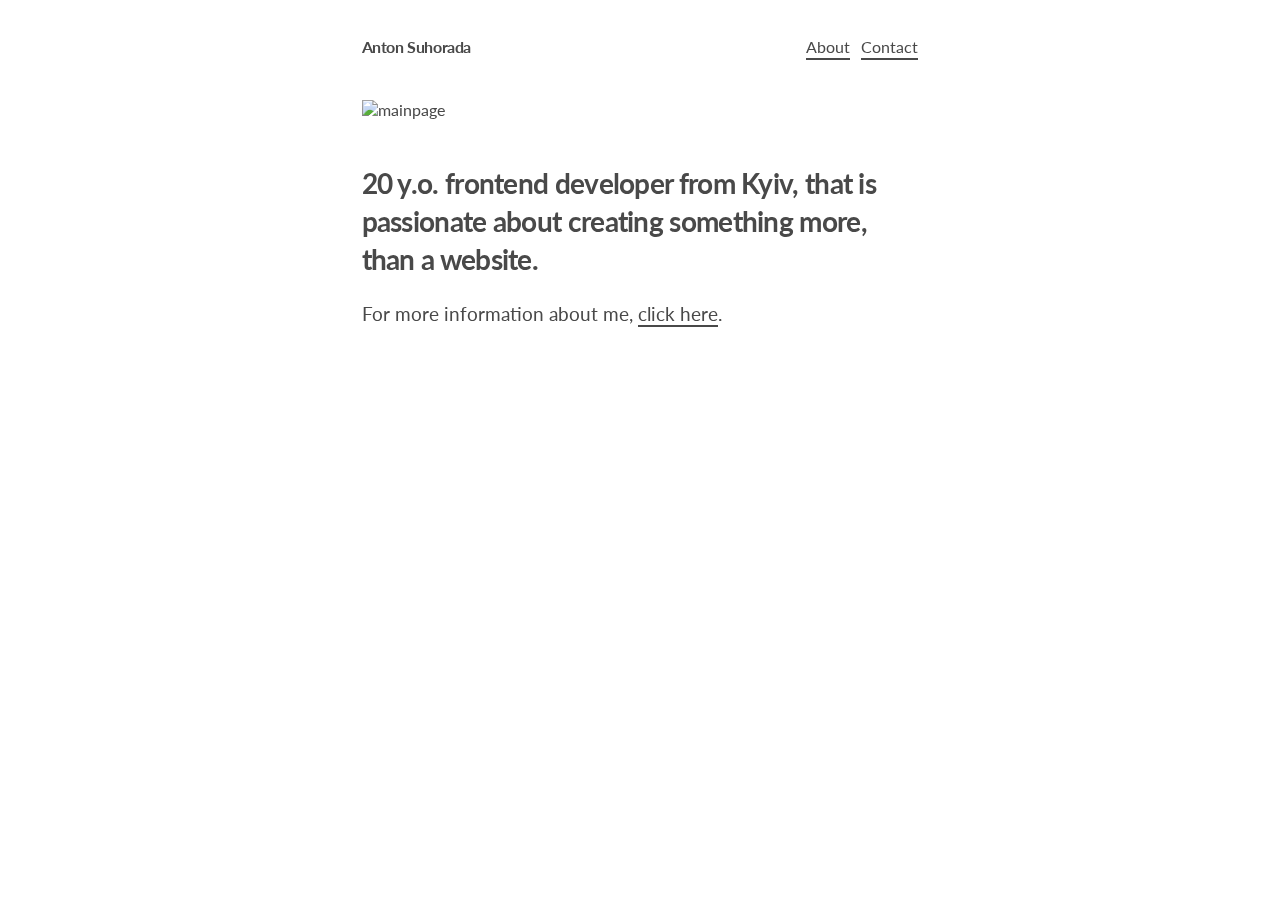
==== index.html @ 623081e9 "Initial commit" ====
<!DOCTYPE html>
<html lang="en">
<head>
    <meta charset="UTF-8">
    <meta name="viewport" content="width=device-width, initial-scale=1.0, shrink-to-fit=no">
    <meta http-equiv="X-UA-Compatible" content="ie=edge">
    <title>aSuhorada</title>
    <link rel="stylesheet" href="style.css">
    <link href="https://fonts.googleapis.com/css?family=Lato&display=swap" rel="stylesheet">
</head>
<body>
    <div id="home-page">
        <div class="page-block">
            <div class="outline-block">
                <div class="navbar-block">
                    <h3>Anton Suhorada</h3>
                    <a href="about.html">About</a>
                    <a href="contact.html">Contact</a>
                </div>
                <div class="main-content-block">
                    <div class="main-picture-block">
                        <img src="https://i.imgur.com/C3vGPhd.jpg?1"
                        alt="mainpage">
                    </div>
                    <h3>20 y.o. frontend developer from Kyiv, that is passionate about creating something more, than a website.</h3>
                    <p>For more information about me, <a href="">click here</a>.</p>
                </div>
            </div>
        </div>
    </div>
</body>
</html>
---- style.css ----
*{
    padding: 0;
    margin: 0;
}
body{
    font-family: 'Lato', sans-serif;
    font-weight: normal;
    color: rgb(73,73,73);
}
.page-block{
    outline: none;
}
.outline-block{
    max-width: 34.8rem;
    margin-left: auto;
    margin-right: auto;
    padding: 2.175rem 1.0875rem;
}
.navbar-block{
    display: flex;
    margin-bottom: 2.5rem;
}

.navbar-block h3{
    font-size: 1rem;
    line-height: 1.45rem;
    margin-bottom: 0px;
    flex: 1 1 0%;
}

.navbar-block a{
    font-size: 1rem;
    line-height: 1.45rem;
    margin-left: 0.725rem;
}

a{
    color: inherit;
    text-decoration: none;
    border-bottom: 0.15em solid;
    border-bottom-color: rgb(73,73,73);
}

a:hover{
    border-bottom-color: rgb(244,185,95);
}
img{
    max-width: 100%;
    margin-left: 0;
    margin-right: 0;
    margin-top: 0;
    padding-bottom: 0;
    padding-left: 0;
    padding-right: 0;
    padding-top: 0;
}
.main-content-block{
    margin-bottom: 4.35rem;
}

.main-picture-block{
    margin-bottom: 2.9rem;
}

.main-picture-block img{
    margin-bottom: 0;
}

.main-content-block h3{
    font-size: 1.75rem;
    line-height: 1.35;
    mix-blend-mode: screen;
}

h3{
    margin-bottom: 1.45rem;
    line-height: 1.05;
    letter-spacing: -0.025em;
}

p{
    display: block;
    margin-block-start: 1em;
    margin-block-end: 1em;
    margin-inline-start: 0px;
    margin-inline-end: 0px;
    font-size: 1.2rem;
}

h3 a{
    border-bottom: 0;
    text-decoration: none;
    color: inherit;
}

h4{
    margin-left: 0;
    margin-right: 0;
    margin-top: 0;
    padding-bottom: 0;
    padding-left: 0;
    padding-right: 0;
    padding-top: 0;
    margin-bottom: 1.45rem;
    color: inherit;
    font-weight: bold;
    text-rendering: optimizeLegibility;
    font-size: 1rem;
    line-height: 1.1;
}
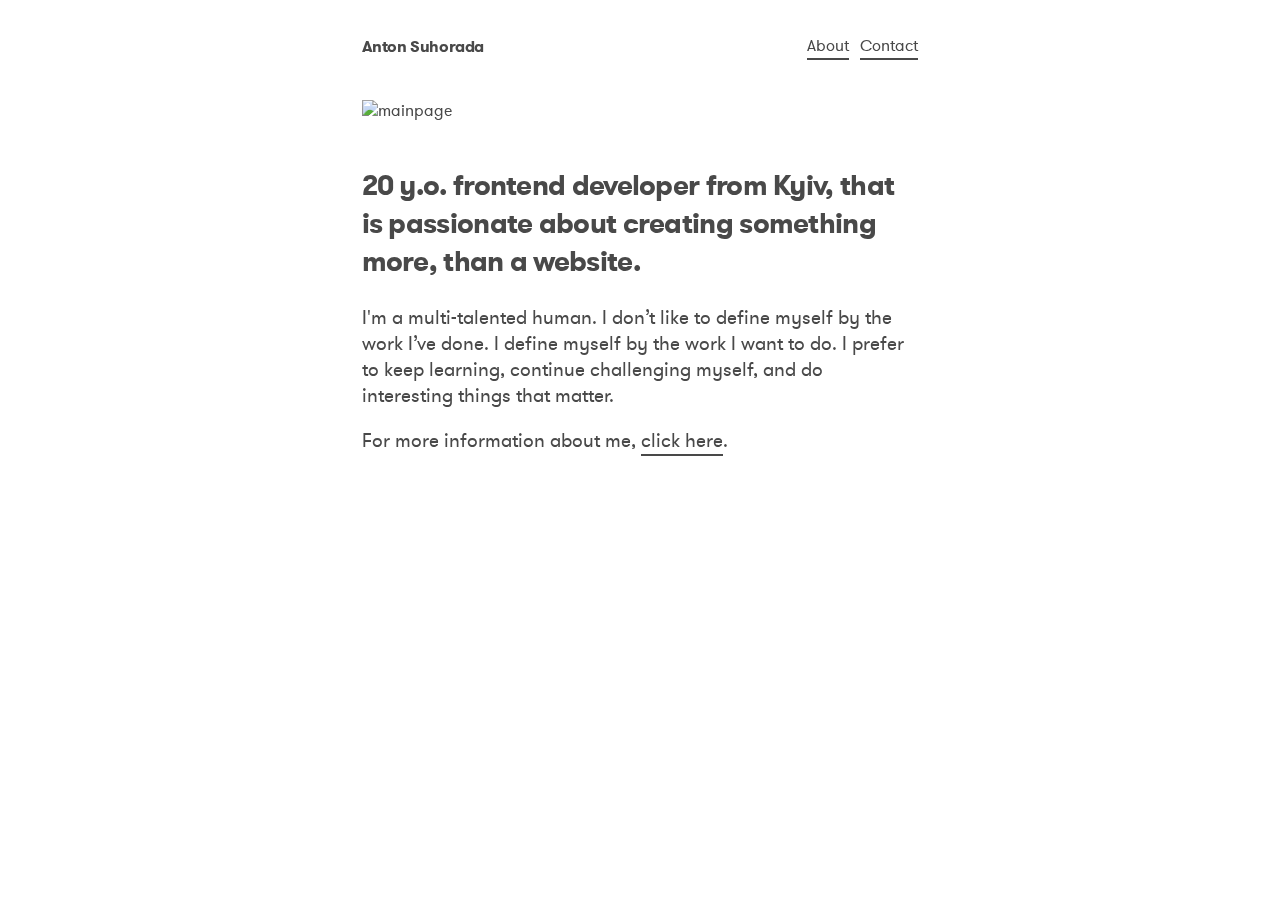
==== commit 15a0f41c: "Made few changes before converting ro react" ====
--- a/index.html
+++ b/index.html
@@ -4,8 +4,9 @@
     <meta charset="UTF-8">
     <meta name="viewport" content="width=device-width, initial-scale=1.0, shrink-to-fit=no">
     <meta http-equiv="X-UA-Compatible" content="ie=edge">
-    <title>aSuhorada</title>
-    <link rel="stylesheet" href="style.css">
+    <title>Anton Suhorada</title>
+    <link rel="icon" type="image/png" href="assets/logo.png">
+    <link rel="stylesheet" href="styles/style.css">
     <link href="https://fonts.googleapis.com/css?family=Lato&display=swap" rel="stylesheet">
 </head>
 <body>
@@ -14,8 +15,8 @@
             <div class="outline-block">
                 <div class="navbar-block">
                     <h3>Anton Suhorada</h3>
-                    <a href="about.html">About</a>
-                    <a href="contact.html">Contact</a>
+                    <a href="pages/about.html">About</a>
+                    <a href="pages/contact.html">Contact</a>
                 </div>
                 <div class="main-content-block">
                     <div class="main-picture-block">
@@ -23,7 +24,11 @@
                         alt="mainpage">
                     </div>
                     <h3>20 y.o. frontend developer from Kyiv, that is passionate about creating something more, than a website.</h3>
-                    <p>For more information about me, <a href="">click here</a>.</p>
+                    <p>I'm a multi-talented human.
+                    I don’t like to define myself by the work I’ve done. 
+                    I define myself by the work I want to do.  
+                    I prefer to keep learning, continue challenging myself, and do interesting things that matter.</p>
+                    <p>For more information about me, <a href="pages/about.html">click here</a>.</p>
                 </div>
             </div>
         </div>
--- a/styles/style.css
+++ b/styles/style.css
@@ -0,0 +1,125 @@
+@font-face {
+    font-family: GT Walsheim Pro;
+    src: local("GT Walsheim Pro Regular"),local("GTWalsheimProRegular"),url(../fonts/GTWalsheimProRegular.woff2) format("woff2"),url(../fonts/GTWalsheimProRegular.woff) format("woff");
+    font-weight: 400;
+    font-style: normal
+}
+  
+@font-face {
+    font-family: GT Walsheim Pro;
+    src: local("GT Walsheim Pro Bold"),local("GTWalsheimProBold"),url(../fonts/GTWalsheimProBold.woff2) format("woff2"),url(../fonts/GTWalsheimProBold.woff) format("woff");
+    font-weight: 700;
+    font-style: normal
+}
+    
+*{
+    padding: 0;
+    margin: 0;
+}
+body{
+    /*font-family: 'Lato', sans-serif;*/
+    font-family: GT Walsheim Pro;
+    font-weight: normal;
+    color: rgb(73,73,73);
+}
+.page-block{
+    outline: none;
+}
+.outline-block{
+    max-width: 34.8rem;
+    margin-left: auto;
+    margin-right: auto;
+    padding: 2.175rem 1.0875rem;
+}
+.navbar-block{
+    display: flex;
+    margin-bottom: 2.5rem;
+}
+
+.navbar-block h3{
+    font-size: 1rem;
+    line-height: 1.45rem;
+    margin-bottom: 0px;
+    flex: 1 1 0%;
+}
+
+.navbar-block a{
+    font-size: 1rem;
+    line-height: 1.45rem;
+    margin-left: 0.725rem;
+}
+
+a{
+    color: inherit;
+    text-decoration: none;
+    border-bottom: 0.15em solid;
+    border-bottom-color: rgb(73,73,73);
+}
+
+a:hover{
+    border-bottom-color: rgb(244,185,95);
+}
+img{
+    max-width: 100%;
+    margin-left: 0;
+    margin-right: 0;
+    margin-top: 0;
+    padding-bottom: 0;
+    padding-left: 0;
+    padding-right: 0;
+    padding-top: 0;
+}
+.main-content-block{
+    margin-bottom: 4.35rem;
+}
+
+.main-picture-block{
+    margin-bottom: 2.9rem;
+}
+
+.main-picture-block img{
+    margin-bottom: 0;
+}
+
+.main-content-block h3{
+    font-size: 1.75rem;
+    line-height: 1.35;
+    mix-blend-mode: screen;
+}
+
+h3{
+    margin-bottom: 1.45rem;
+    line-height: 1.05;
+    letter-spacing: -0.025em;
+}
+
+p{
+    display: block;
+    margin-block-start: 1em;
+    margin-block-end: 1em;
+    margin-inline-start: 0px;
+    margin-inline-end: 0px;
+    font-size: 1.2rem;
+}
+
+h3 a{
+    border-bottom: 0;
+    text-decoration: none;
+    color: inherit;
+}
+
+h4{
+    margin-left: 0;
+    margin-right: 0;
+    margin-top: 0;
+    padding-bottom: 0;
+    padding-left: 0;
+    padding-right: 0;
+    padding-top: 0;
+    margin-bottom: 1.45rem;
+    color: inherit;
+    font-weight: bold;
+    text-rendering: optimizeLegibility;
+    font-size: 1rem;
+    line-height: 1.1;
+}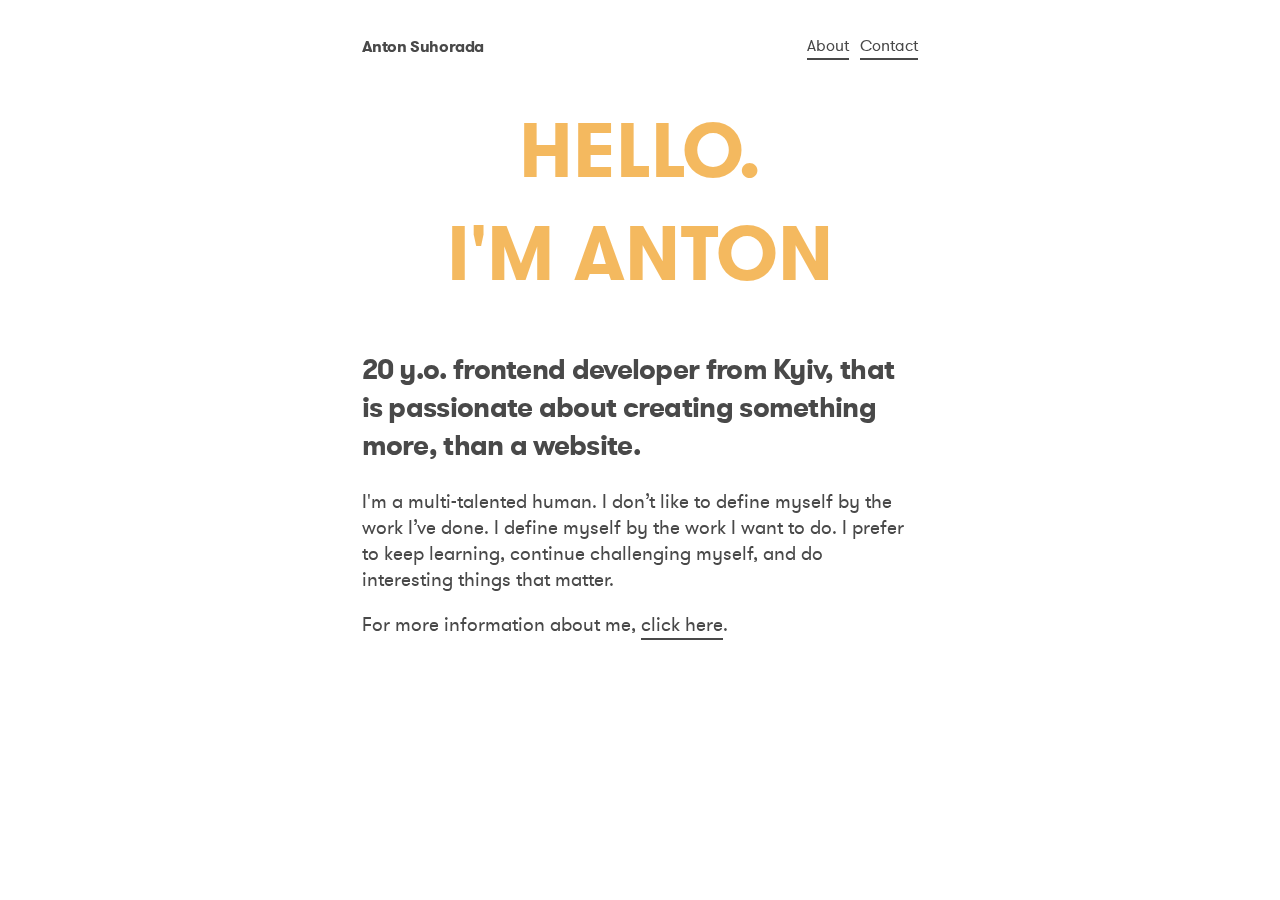
==== commit a74f0110: "made few concept changes" ====
--- a/index.html
+++ b/index.html
@@ -20,8 +20,9 @@
                 </div>
                 <div class="main-content-block">
                     <div class="main-picture-block">
-                        <img src="https://i.imgur.com/C3vGPhd.jpg?1"
-                        alt="mainpage">
+                        <!--<img src="https://i.imgur.com/C3vGPhd.jpg?1"
+                        alt="mainpage">-->
+                        <h1 class="knockout-text">HELLO.<br> I'M ANTON</h1>
                     </div>
                     <h3>20 y.o. frontend developer from Kyiv, that is passionate about creating something more, than a website.</h3>
                     <p>I'm a multi-talented human.
--- a/styles/style.css
+++ b/styles/style.css
@@ -122,4 +122,20 @@
     text-rendering: optimizeLegibility;
     font-size: 1rem;
     line-height: 1.1;
+}
+
+.knockout-text{
+    color: white;
+    background-color: rgb(244,185,95);
+    background-size: cover;
+    -webkit-text-fill-color: transparent;
+    -webkit-background-clip: text;
+    font-size: 6vw;
+    text-align: center;
+}
+
+@media screen and (max-width: 840px){
+    .knockout-text{
+        font-size: 12vw;
+    }
 }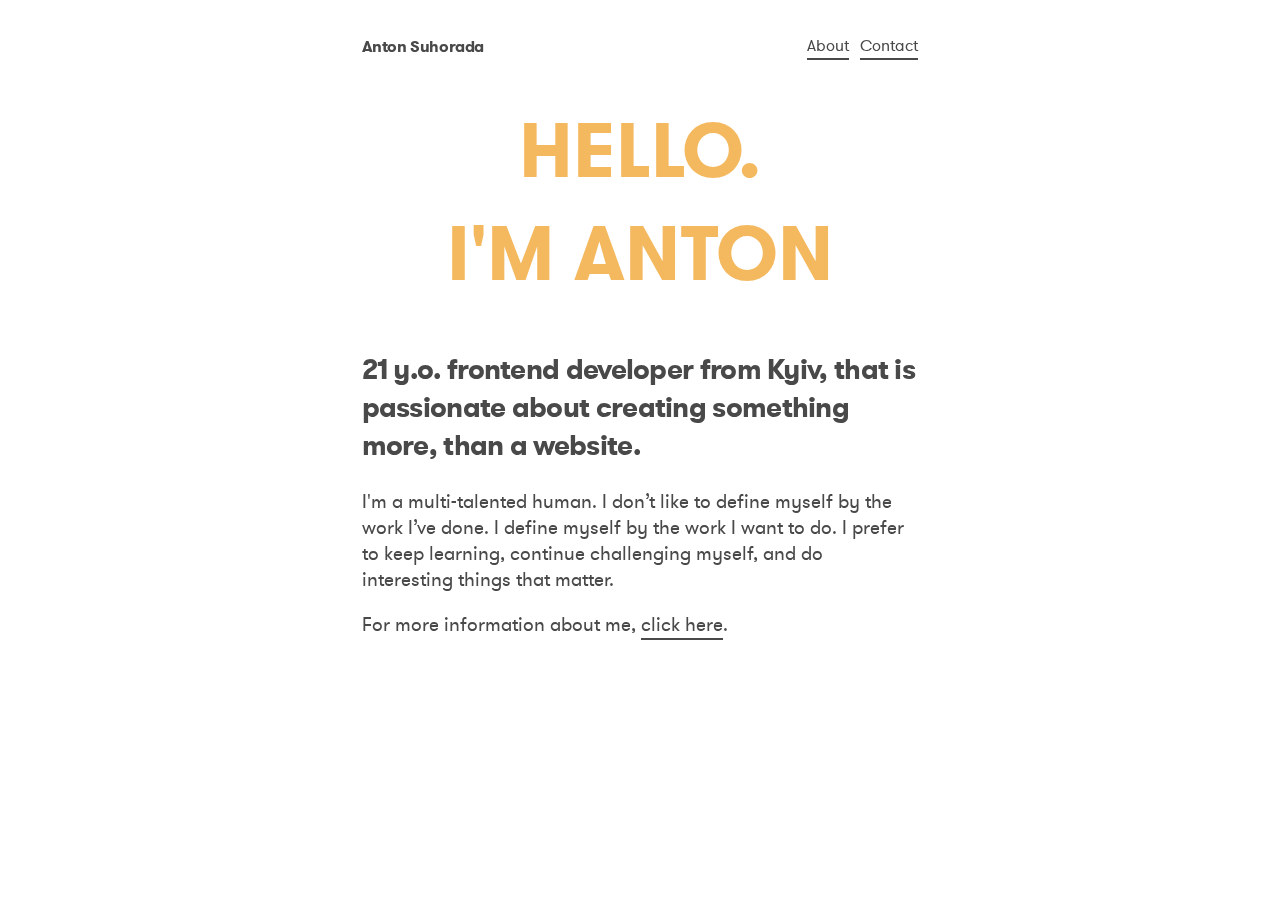
==== commit 6b266280: "Some changes before convertion" ====
--- a/index.html
+++ b/index.html
@@ -24,7 +24,7 @@
                         alt="mainpage">-->
                         <h1 class="knockout-text">HELLO.<br> I'M ANTON</h1>
                     </div>
-                    <h3>20 y.o. frontend developer from Kyiv, that is passionate about creating something more, than a website.</h3>
+                    <h3>21 y.o. frontend developer from Kyiv, that is passionate about creating something more, than a website.</h3>
                     <p>I'm a multi-talented human.
                     I don’t like to define myself by the work I’ve done. 
                     I define myself by the work I want to do.  
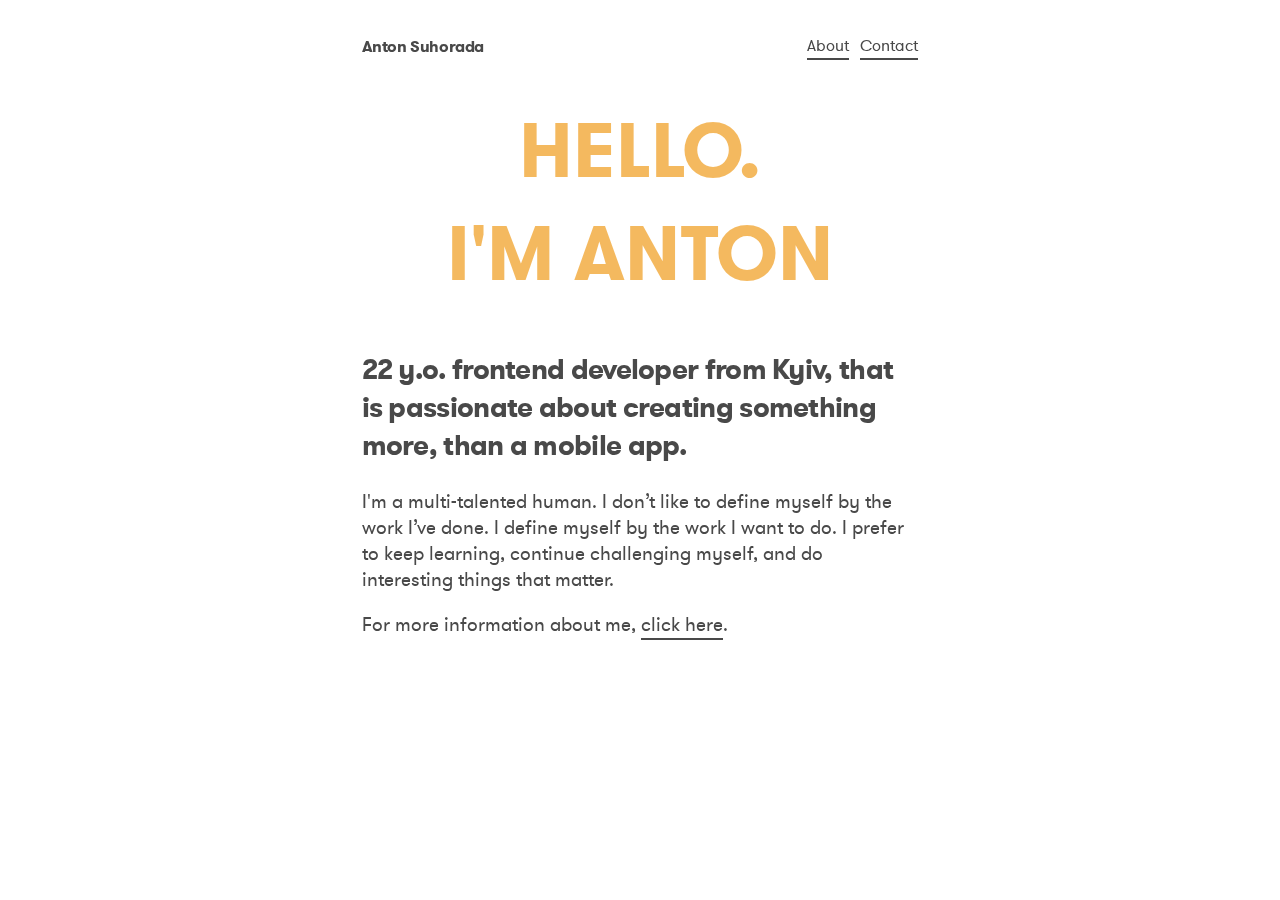
==== commit 15defc91: "CV Update" ====
--- a/index.html
+++ b/index.html
@@ -24,7 +24,7 @@
                         alt="mainpage">-->
                         <h1 class="knockout-text">HELLO.<br> I'M ANTON</h1>
                     </div>
-                    <h3>21 y.o. frontend developer from Kyiv, that is passionate about creating something more, than a website.</h3>
+                    <h3>22 y.o. frontend developer from Kyiv, that is passionate about creating something more, than a mobile app.</h3>
                     <p>I'm a multi-talented human.
                     I don’t like to define myself by the work I’ve done. 
                     I define myself by the work I want to do.  
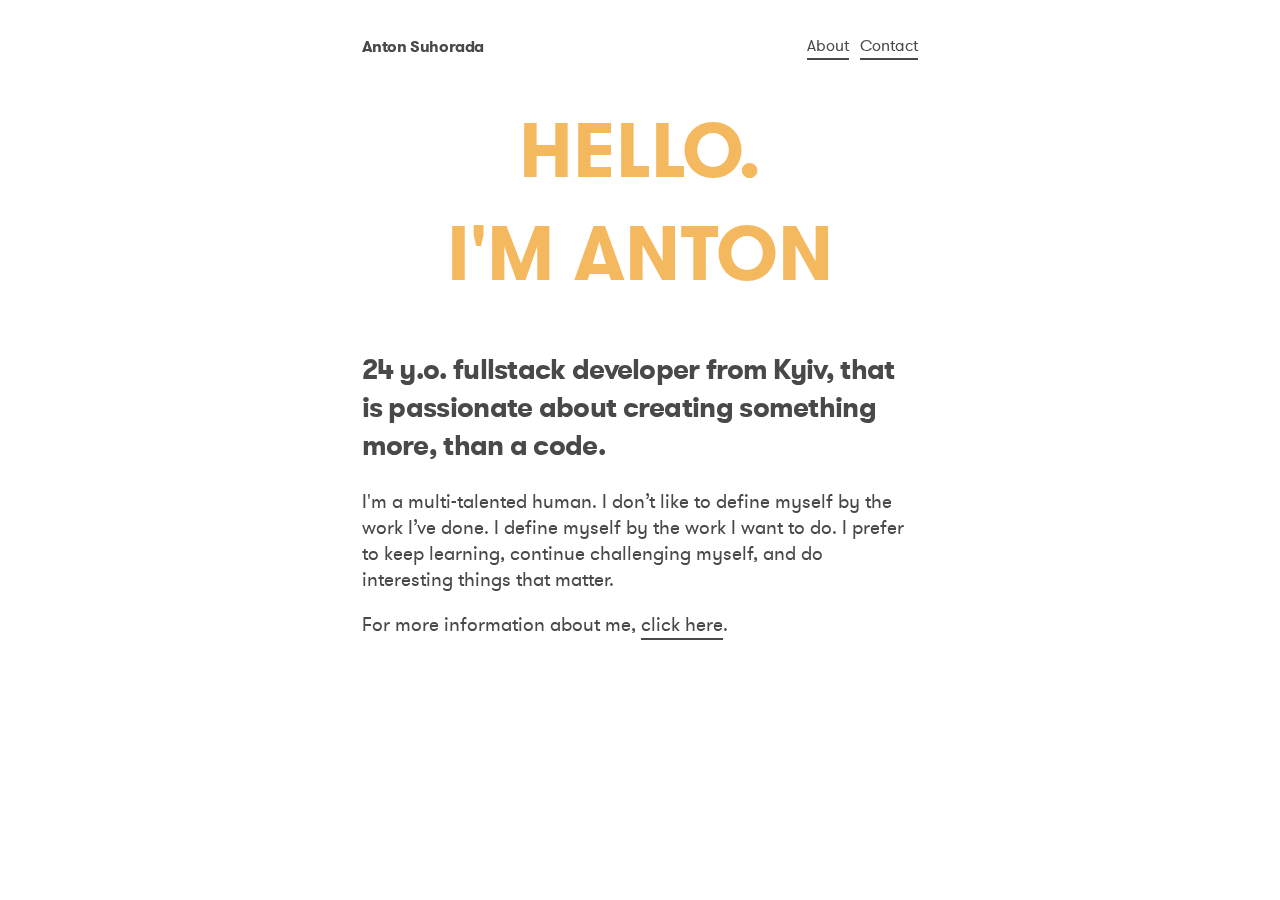
==== commit 3b717d55: "up" ====
--- a/index.html
+++ b/index.html
@@ -24,10 +24,10 @@
                         alt="mainpage">-->
                         <h1 class="knockout-text">HELLO.<br> I'M ANTON</h1>
                     </div>
-                    <h3>22 y.o. frontend developer from Kyiv, that is passionate about creating something more, than a mobile app.</h3>
+                    <h3>24 y.o. fullstack developer from Kyiv, that is passionate about creating something more, than a code.</h3>
                     <p>I'm a multi-talented human.
-                    I don’t like to define myself by the work I’ve done. 
-                    I define myself by the work I want to do.  
+                    I don’t like to define myself by the work I’ve done.
+                    I define myself by the work I want to do.
                     I prefer to keep learning, continue challenging myself, and do interesting things that matter.</p>
                     <p>For more information about me, <a href="pages/about.html">click here</a>.</p>
                 </div>
@@ -35,4 +35,4 @@
         </div>
     </div>
 </body>
-</html>+</html>
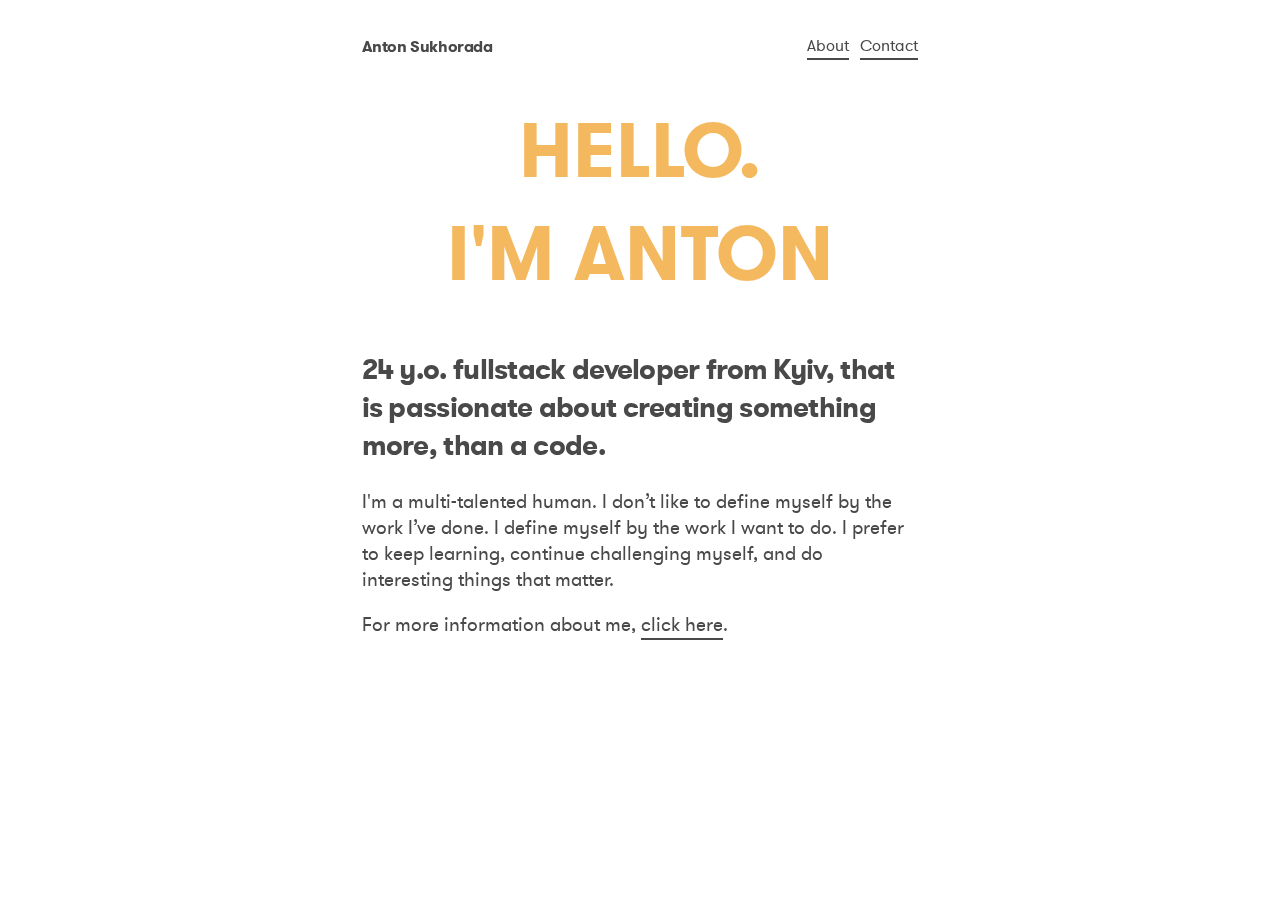
==== commit de3ae4fc: "new" ====
--- a/index.html
+++ b/index.html
@@ -14,7 +14,7 @@
         <div class="page-block">
             <div class="outline-block">
                 <div class="navbar-block">
-                    <h3>Anton Suhorada</h3>
+                    <h3>Anton Sukhorada</h3>
                     <a href="pages/about.html">About</a>
                     <a href="pages/contact.html">Contact</a>
                 </div>
